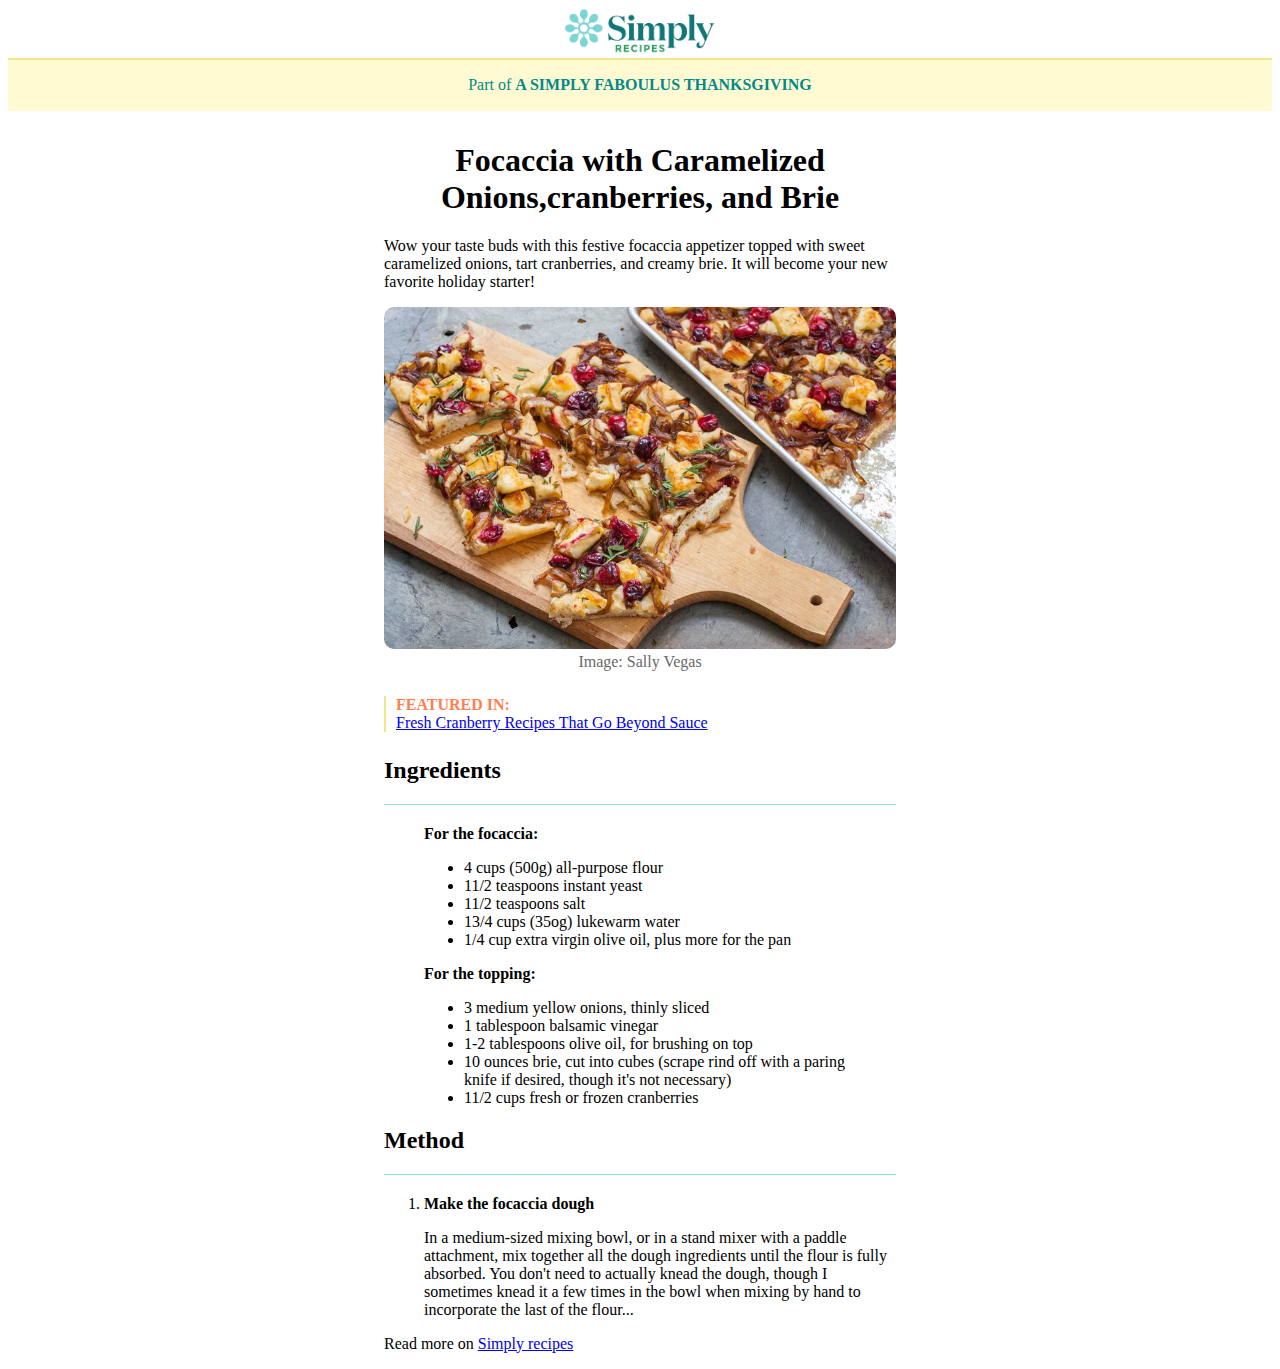
==== Esercizi/esercizio3/index.html @ 34f329d0 "esercizio3" ====
<!DOCTYPE html>
<html lang="it">
<head>
    <meta charset="UTF-8">
    <meta name="viewport" content="width=device-width, initial-scale=1.0">
    <title>Simply recipes</title>
    <link rel="stylesheet" href="css/style.css">
</head>
<body>
    <header>
        <img id="logo" src="assets/logo.png" alt="logo">
        <div id="barraHeader">
            <p>Part of <strong>A SIMPLY FABOULUS THANKSGIVING</strong></p>
        </div>
    </header>
    <main>
        <article id="articolo">
            <h1 class="centrato">Focaccia with Caramelized Onions,cranberries, and Brie</h1>
            <p>Wow your taste buds with this festive focaccia appetizer topped with sweet caramelized onions, tart cranberries, and creamy brie. It will become your new favorite holiday starter!</p>
            <figure id="figureImmagine">
                <img id="immagine" src="assets/focaccia.png" alt="focaccia">
                <figcaption class="centrato" id="captionImmagine">Image: Sally Vegas</figcaption>
            </figure>
            <div id="divFeature">
                <b id="featured">FEATURED IN:</b>
                <br>
                <a href="#">Fresh Cranberry Recipes That Go Beyond Sauce</a>
            </div>
            <h2 class="titoloParagrafo">Ingredients</h2>
            <figure>
                <figcaption class="grassetto">For the focaccia:</figcaption>
                <ul>
                    <li>4 cups (500g) all-purpose flour</li>
                    <li>11/2 teaspoons instant yeast </li>
                    <li>11/2 teaspoons salt</li>
                    <li>13/4 cups (35og) lukewarm water</li>
                    <li>1/4 cup extra virgin olive oil, plus more for the pan </li>
                </ul>
            </figure>
            <figure>
                <figcaption class="grassetto">For the topping:</figcaption>
                <ul>
                    <li>3 medium yellow onions, thinly sliced</li>
                    <li>1 tablespoon balsamic vinegar</li>
                    <li>1-2 tablespoons olive oil, for brushing on top</li>
                    <li>10 ounces brie, cut into cubes (scrape rind off with a paring knife if desired, though it's not necessary)</li>
                    <li>11/2 cups fresh or frozen cranberries </li>
                </ul>
            </figure>
            <h2 class="titoloParagrafo">Method</h2>
            <ol>
                <li>
                    <b>Make the focaccia dough</b>
                    <p>In a medium-sized mixing bowl, or in a stand mixer with a paddle attachment, mix together all the dough ingredients until the flour is fully absorbed. You don't need to actually knead the dough, though I sometimes knead it a few times in the bowl when mixing by hand to incorporate the last of the flour... </p>
                </li>
            </ol>
            <p>Read more on <a href="#">Simply recipes</a></p>
        </article>
    </main>

   
</body>
</html>
---- Esercizi/esercizio3/css/style.css ----
header {
    text-align: center;
}
#logo {
    width: 150px;
}
#barraHeader {
    padding-top: 0.5px;
    padding-bottom: 0.5px;
    background-color: rgb(255, 250, 210);
    color: darkcyan;
    border-top: 2px solid khaki;
}
#articolo {
    width: 40vw;
    margin-left: auto; 
    margin-right: auto;
}
.centrato {
    text-align: center;
}
#captionImmagine {
    color: dimgrey;
}
#featured {
    color: coral;
}
#divFeature {
    margin-top: 25px;
    margin-bottom: 25px;
    padding-left: 10px;
    border-left: 2px solid khaki;
}
#immagine {
    width: 100%;
    border-radius: 10px;
}
#figureImmagine {
    margin: 0;
    width: 100%;
}
.titoloParagrafo {
    padding-bottom: 20px;
    border-bottom: 1px rgb(149, 222, 222) solid;
}
.grassetto {
    font-weight: bold;
}
h1 {
    padding-top: 10px;
}
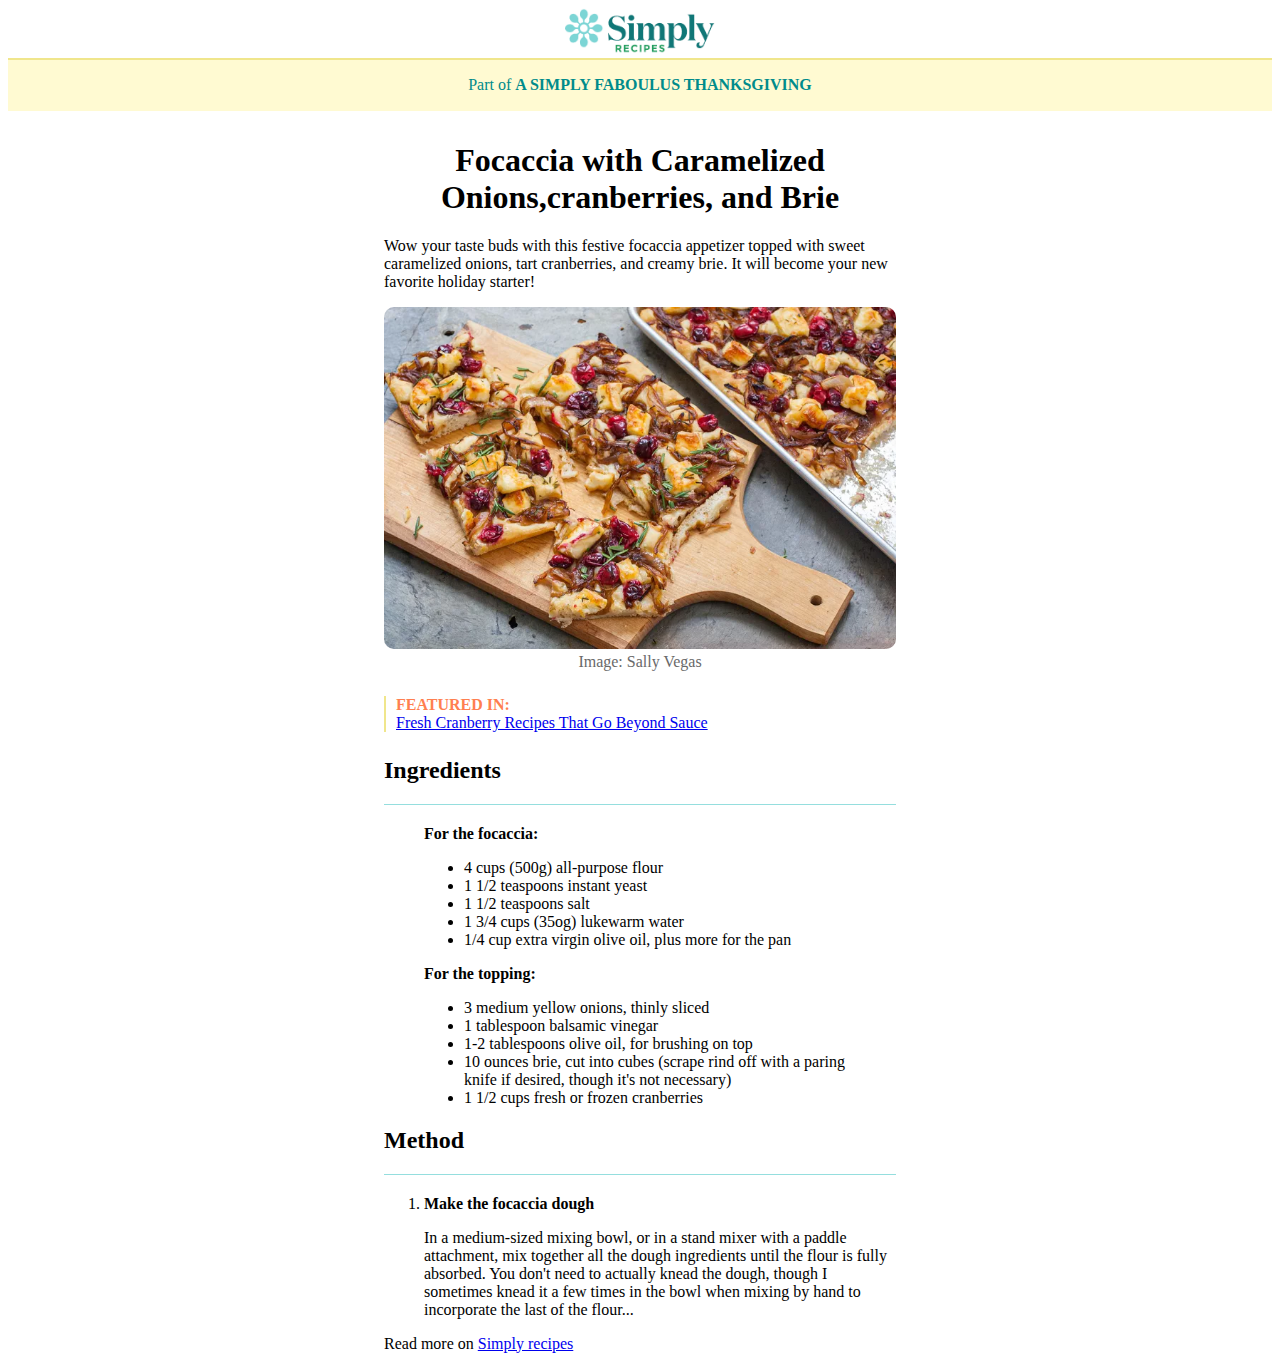
==== commit a29170f9: "carico esercizio 5" ====
--- a/Esercizi/esercizio3/index.html
+++ b/Esercizi/esercizio3/index.html
@@ -31,9 +31,9 @@
                 <figcaption class="grassetto">For the focaccia:</figcaption>
                 <ul>
                     <li>4 cups (500g) all-purpose flour</li>
-                    <li>11/2 teaspoons instant yeast </li>
-                    <li>11/2 teaspoons salt</li>
-                    <li>13/4 cups (35og) lukewarm water</li>
+                    <li>1 1/2 teaspoons instant yeast </li>
+                    <li>1 1/2 teaspoons salt</li>
+                    <li>1 3/4 cups (35og) lukewarm water</li>
                     <li>1/4 cup extra virgin olive oil, plus more for the pan </li>
                 </ul>
             </figure>
@@ -44,7 +44,7 @@
                     <li>1 tablespoon balsamic vinegar</li>
                     <li>1-2 tablespoons olive oil, for brushing on top</li>
                     <li>10 ounces brie, cut into cubes (scrape rind off with a paring knife if desired, though it's not necessary)</li>
-                    <li>11/2 cups fresh or frozen cranberries </li>
+                    <li>1 1/2 cups fresh or frozen cranberries </li>
                 </ul>
             </figure>
             <h2 class="titoloParagrafo">Method</h2>
--- a/Esercizi/esercizio3/css/style.css
+++ b/Esercizi/esercizio3/css/style.css
@@ -48,4 +48,4 @@
 }
 h1 {
     padding-top: 10px;
-}+}
